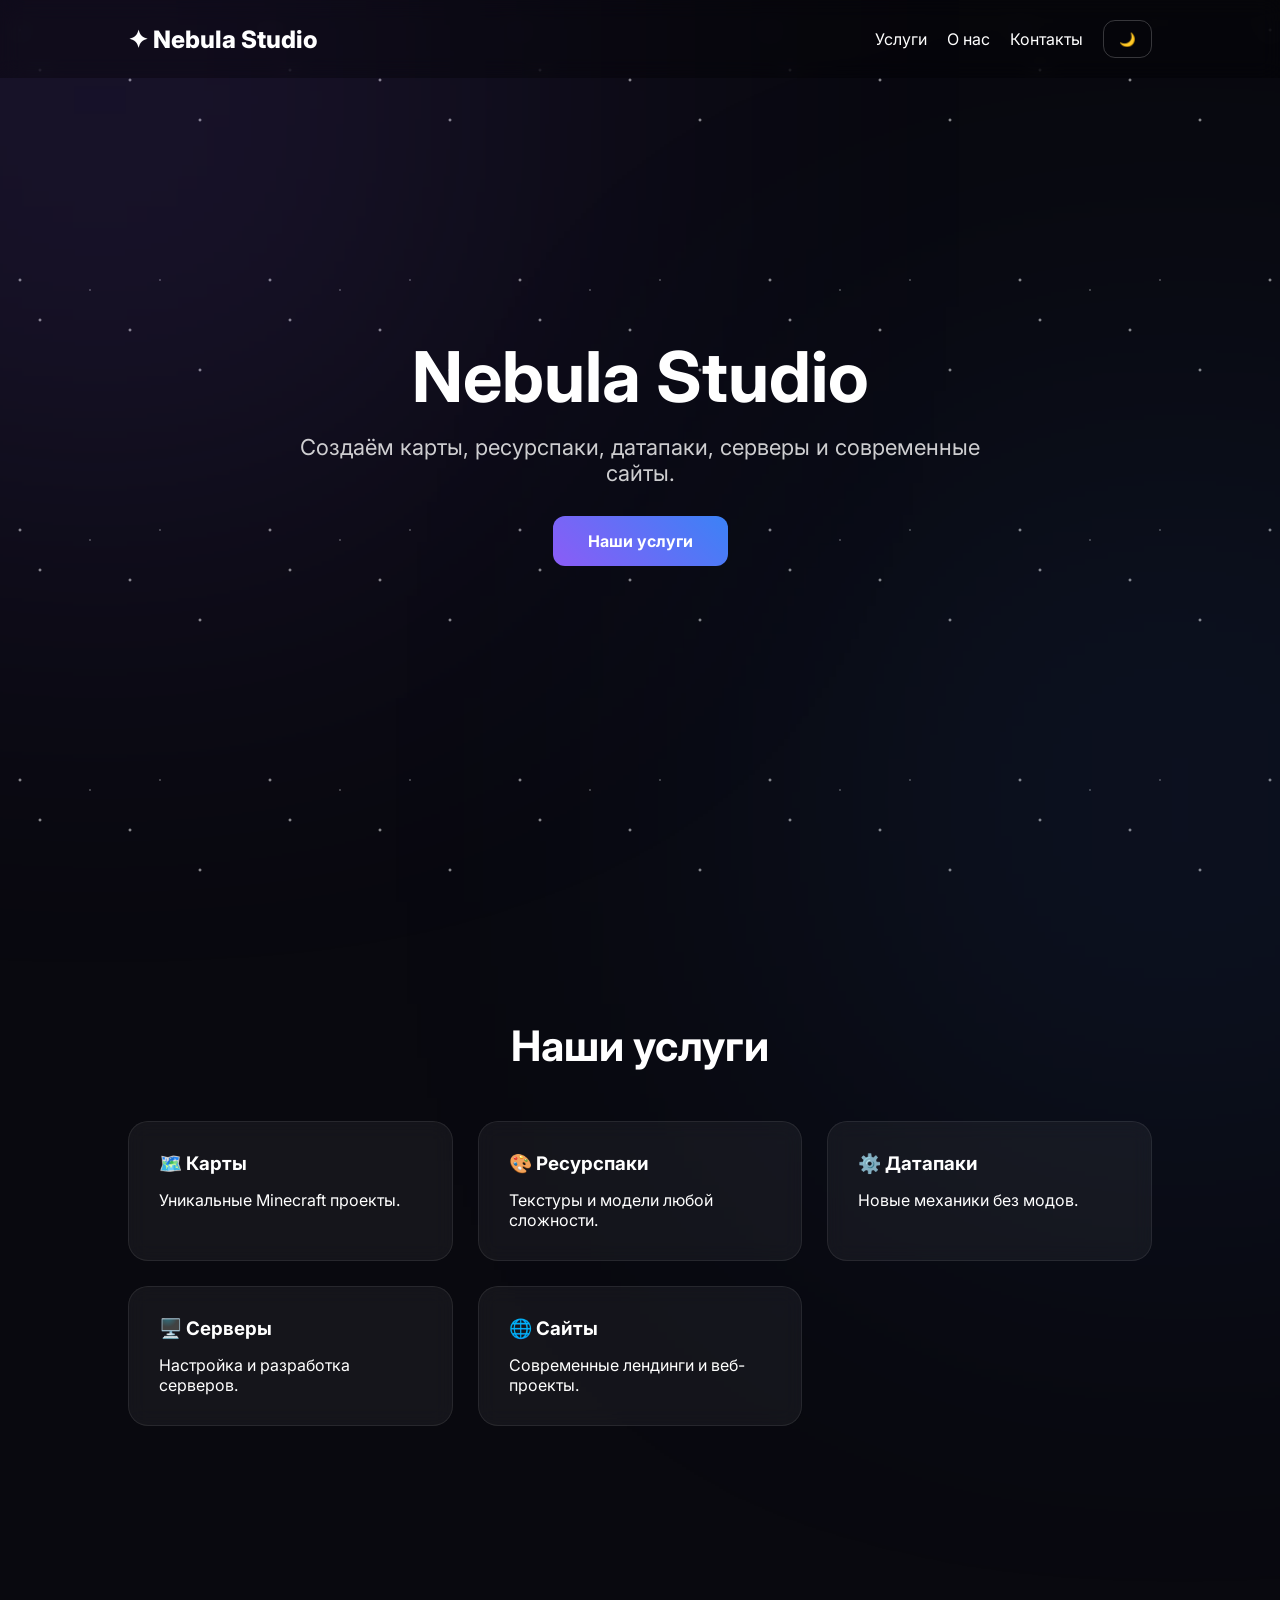
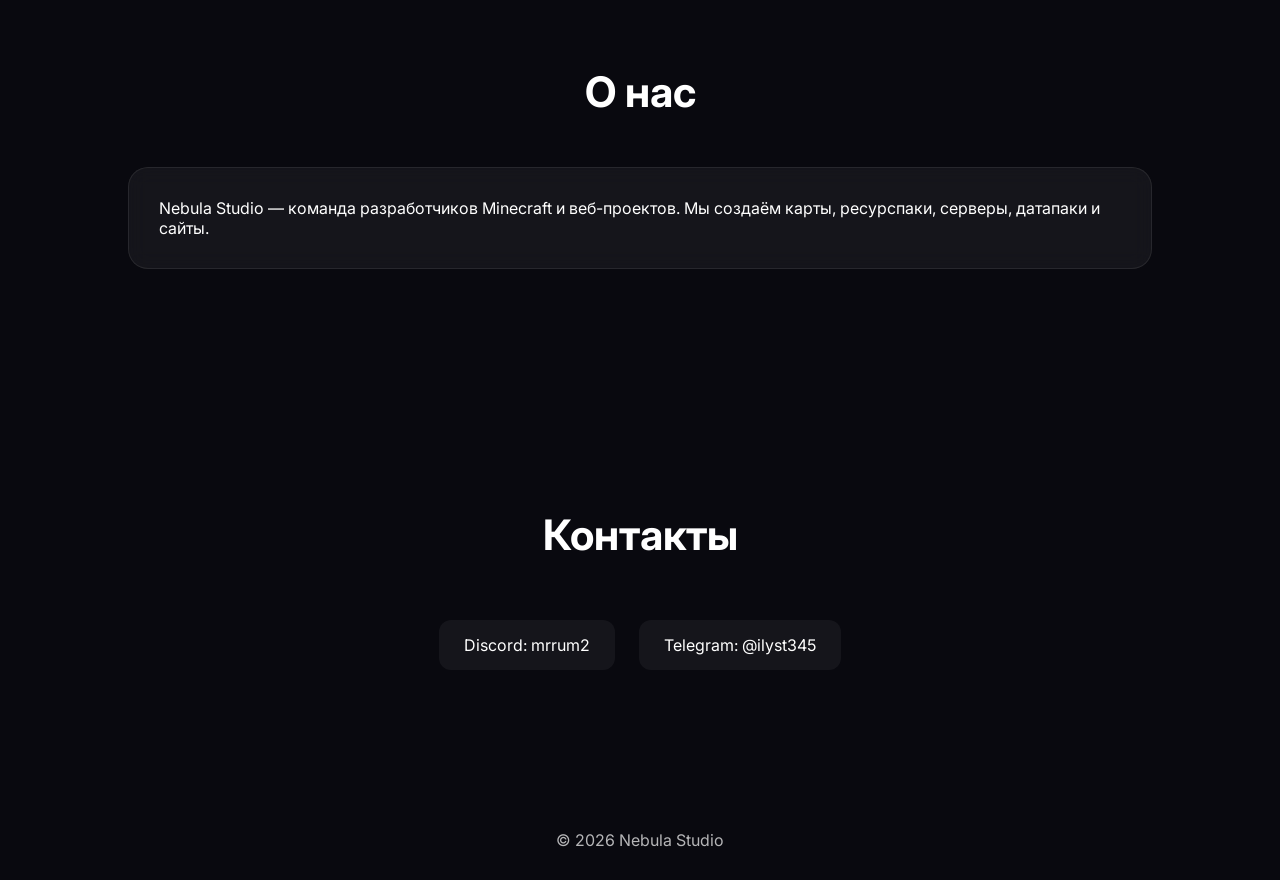
==== index.html @ 31c50ca2 "Implement theme toggle button in index.html Add theme toggle functionality with localStorage support" ====
<!DOCTYPE html>
<html lang="ru">
<head>
<meta charset="UTF-8">
<meta name="viewport" content="width=device-width, initial-scale=1.0">
<title>Nebula Studio</title>

<link href="https://fonts.googleapis.com/css2?family=Inter:wght@400;600;700;800&display=swap" rel="stylesheet">

<style>
:root{
--bg:#09090f;
--text:#ffffff;
--card:rgba(255,255,255,.05);
}

*{
margin:0;
padding:0;
box-sizing:border-box;
font-family:'Inter',sans-serif;
scroll-behavior:smooth;
}

body{
background:var(--bg);
color:var(--text);
overflow-x:hidden;
transition:.3s;
}

.light{
--bg:#f5f5f5;
--text:#111111;
--card:#ffffff;
}

#stars{
position:fixed;
inset:0;
z-index:-3;
background-image:
radial-gradient(2px 2px at 20px 30px,#fff,transparent),
radial-gradient(2px 2px at 40px 70px,#fff,transparent),
radial-gradient(1px 1px at 90px 40px,#fff,transparent),
radial-gradient(2px 2px at 130px 80px,#fff,transparent),
radial-gradient(1px 1px at 160px 30px,#fff,transparent),
radial-gradient(2px 2px at 200px 120px,#fff,transparent);
background-size:250px 250px;
animation:starsMove 120s linear infinite;
opacity:.8;
}

@keyframes starsMove{
from{transform:translateY(0);}
to{transform:translateY(-1000px);}
}

body::before{
content:'';
position:fixed;
width:600px;
height:600px;
background:#8b5cf6;
filter:blur(250px);
opacity:.25;
top:-200px;
left:-200px;
z-index:-2;
}

body::after{
content:'';
position:fixed;
width:500px;
height:500px;
background:#3b82f6;
filter:blur(250px);
opacity:.2;
bottom:-150px;
right:-150px;
z-index:-2;
}

header{
position:fixed;
top:0;
width:100%;
padding:20px 10%;
display:flex;
justify-content:space-between;
align-items:center;
background:rgba(0,0,0,.3);
backdrop-filter:blur(10px);
z-index:1000;
}

.light header{
background:rgba(255,255,255,.8);
}

.logo{
font-size:24px;
font-weight:800;
}

nav{
display:flex;
gap:20px;
align-items:center;
}

nav a{
color:inherit;
text-decoration:none;
}

nav a:hover{
color:#8b5cf6;
}

#themeBtn{
background:none;
border:1px solid rgba(255,255,255,.2);
color:inherit;
padding:10px 15px;
border-radius:12px;
cursor:pointer;
}

.hero{
height:100vh;
display:flex;
flex-direction:column;
justify-content:center;
align-items:center;
text-align:center;
padding:20px;
}

.hero h1{
font-size:70px;
margin-bottom:15px;
}

.hero p{
font-size:22px;
max-width:700px;
opacity:.8;
margin-bottom:30px;
}

.btn{
padding:15px 35px;
border-radius:12px;
text-decoration:none;
background:linear-gradient(45deg,#8b5cf6,#3b82f6);
color:white;
font-weight:700;
}

.section{
padding:120px 10%;
}

.section-title{
font-size:42px;
text-align:center;
margin-bottom:50px;
}

.cards{
display:grid;
grid-template-columns:repeat(auto-fit,minmax(250px,1fr));
gap:25px;
}

.card{
background:var(--card);
backdrop-filter:blur(10px);
padding:30px;
border-radius:20px;
border:1px solid rgba(255,255,255,.08);
transition:.3s;
}

.card:hover{
transform:translateY(-10px);
border-color:#8b5cf6;
}

.card h3{
margin-bottom:15px;
}

.contact{
text-align:center;
}

.contact a{
display:inline-block;
margin:10px;
padding:15px 25px;
border-radius:12px;
background:var(--card);
text-decoration:none;
color:inherit;
}

footer{
text-align:center;
padding:30px;
opacity:.7;
}

@media(max-width:768px){

.hero h1{
font-size:48px;
}

.hero p{
font-size:18px;
}

header{
padding:15px;
}
}
</style>
</head>
<body>

<div id="stars"></div>

<header>
<div class="logo">✦ Nebula Studio</div>

<nav>
<a href="#services">Услуги</a>
<a href="#about">О нас</a>
<a href="#contact">Контакты</a>
<button id="themeBtn">🌙</button>
</nav>
</header>

<section class="hero">
<h1>Nebula Studio</h1>
<p>
Создаём карты, ресурспаки, датапаки, серверы и современные сайты.
</p>
<a href="#services" class="btn">Наши услуги</a>
</section>

<section class="section" id="services">

<h2 class="section-title">Наши услуги</h2>

<div class="cards">

<div class="card">
<h3>🗺️ Карты</h3>
<p>Уникальные Minecraft проекты.</p>
</div>

<div class="card">
<h3>🎨 Ресурспаки</h3>
<p>Текстуры и модели любой сложности.</p>
</div>

<div class="card">
<h3>⚙️ Датапаки</h3>
<p>Новые механики без модов.</p>
</div>

<div class="card">
<h3>🖥️ Серверы</h3>
<p>Настройка и разработка серверов.</p>
</div>

<div class="card">
<h3>🌐 Сайты</h3>
<p>Современные лендинги и веб-проекты.</p>
</div>

</div>

</section>

<section class="section" id="about">

<h2 class="section-title">О нас</h2>

<div class="card">
Nebula Studio — команда разработчиков Minecraft и веб-проектов.
Мы создаём карты, ресурспаки, серверы, датапаки и сайты.
</div>

</section>

<section class="section contact" id="contact">

<h2 class="section-title">Контакты</h2>

<a href="#">Discord: mrrum2</a>
<a href="https://t.me/ilyst345">Telegram: @ilyst345</a>

</section>

<footer>
© 2026 Nebula Studio
</footer>

<script>
const themeBtn = document.getElementById('themeBtn');

themeBtn.onclick = () => {
document.body.classList.toggle('light');

if(document.body.classList.contains('light')){
themeBtn.textContent='☀️';
}else{
themeBtn.textContent='🌙';
}
};
</script>

  <script>
const themeBtn = document.getElementById("themeBtn");

if(localStorage.getItem("theme") === "light"){
    document.body.classList.add("light");
    themeBtn.textContent = "☀️";
}

themeBtn.onclick = () => {
    document.body.classList.toggle("light");

    if(document.body.classList.contains("light")){
        themeBtn.textContent = "☀️";
        localStorage.setItem("theme","light");
    }else{
        themeBtn.textContent = "🌙";
        localStorage.setItem("theme","dark");
    }
};
</script>

</body>
</html>
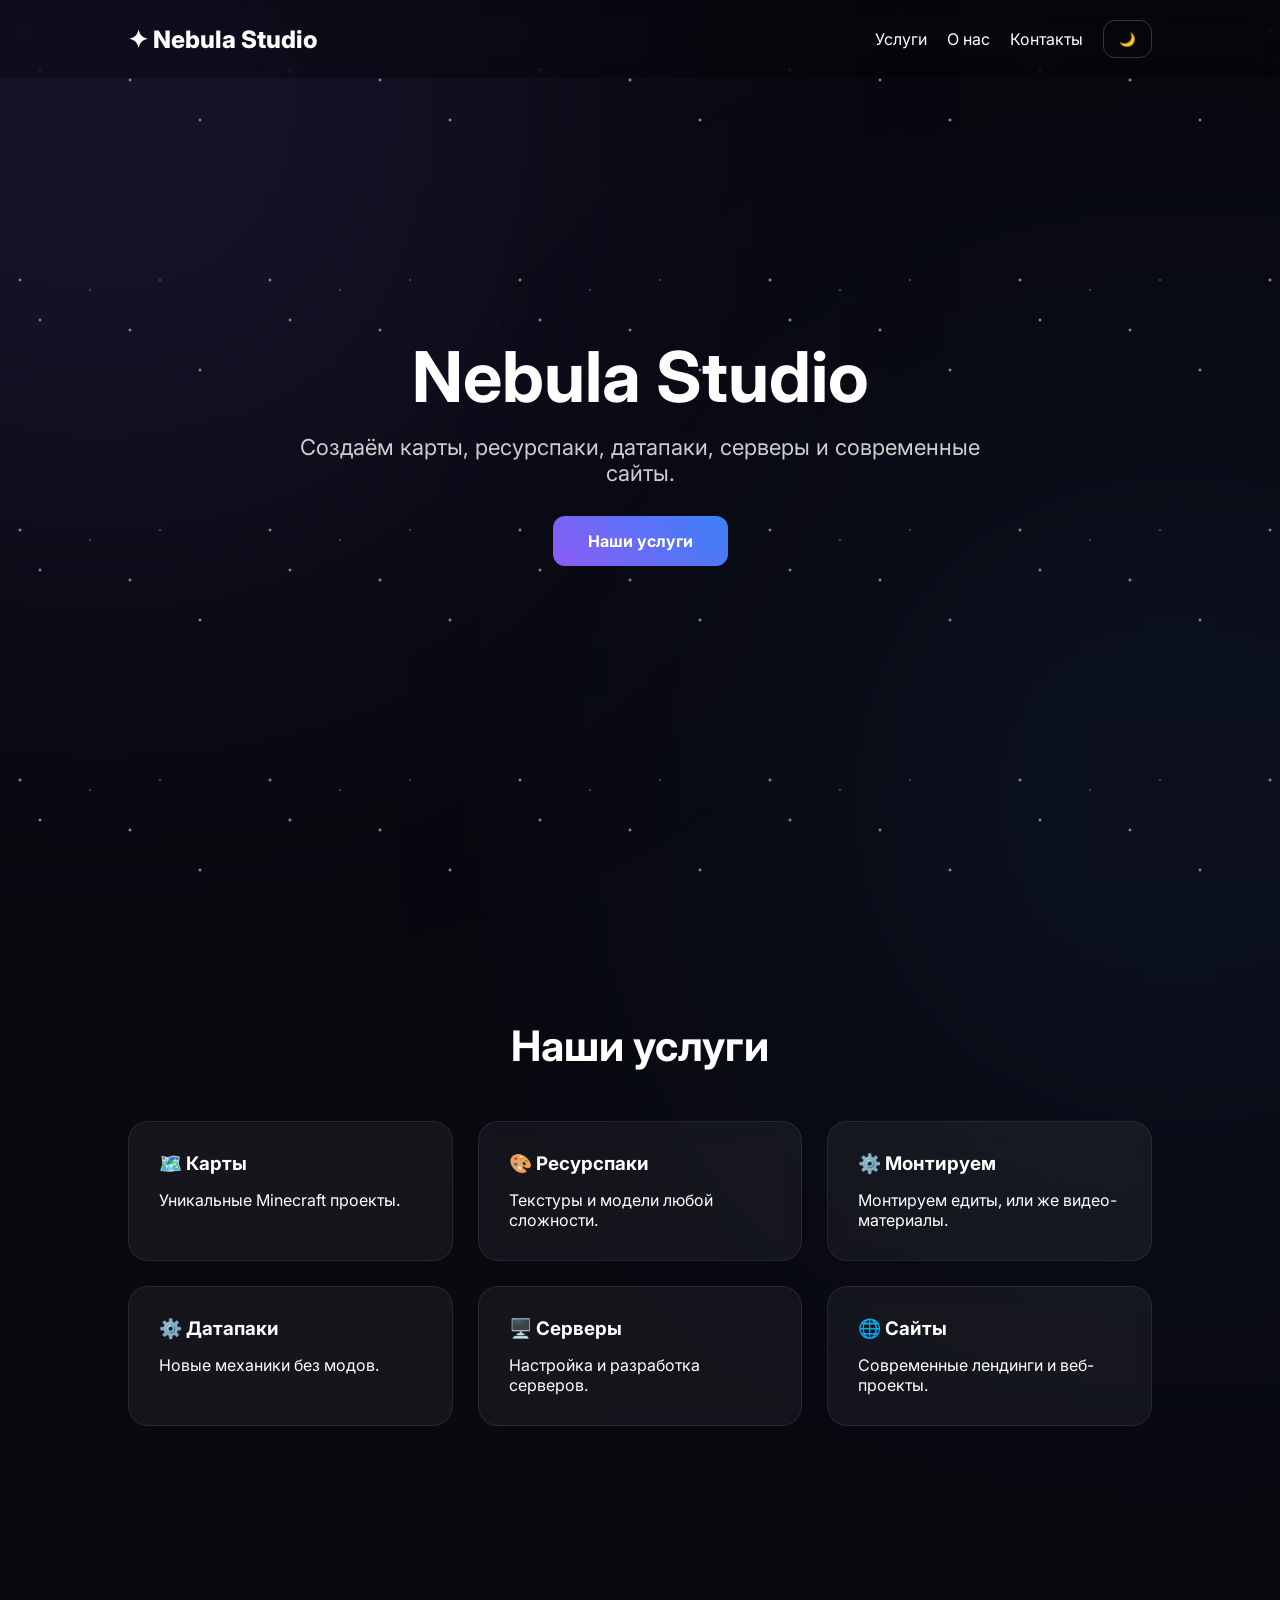
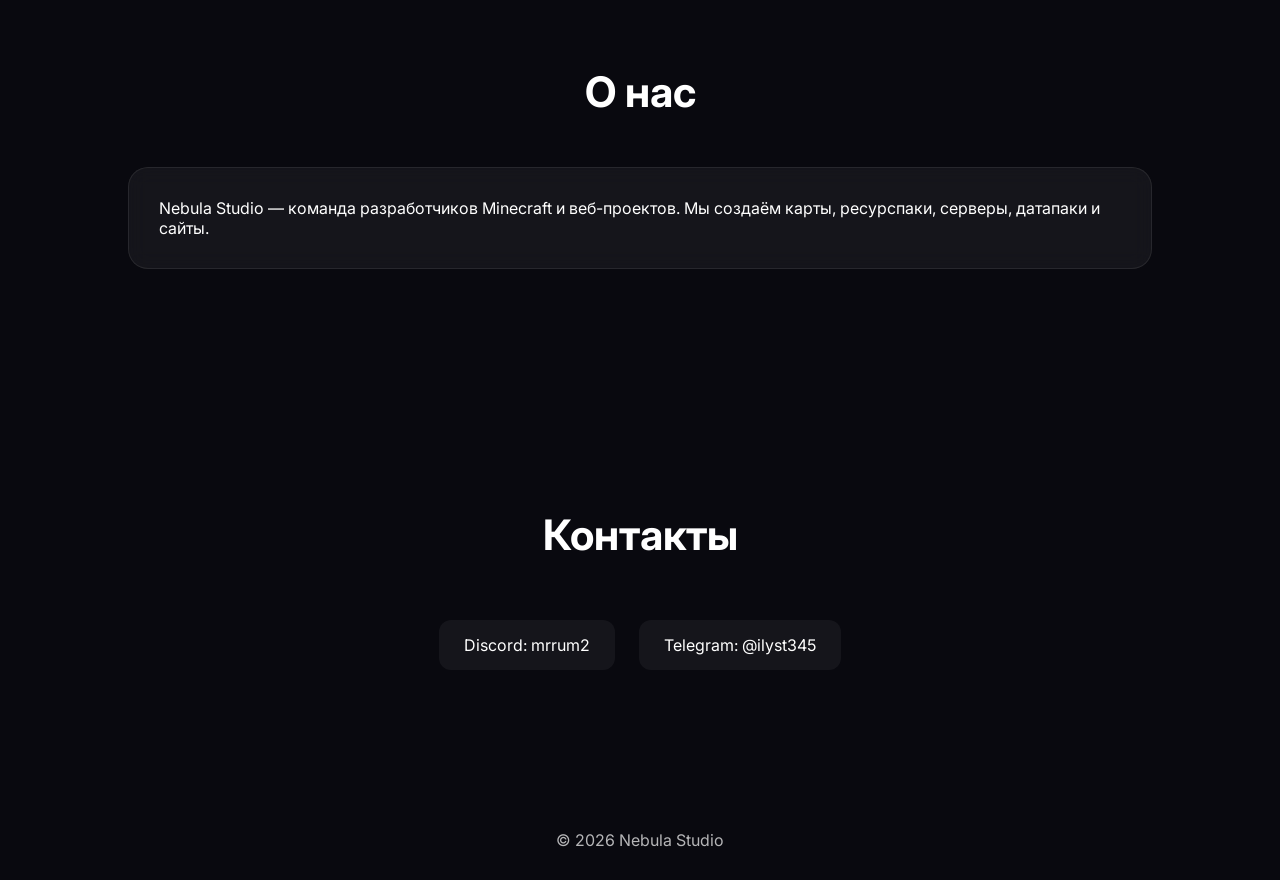
==== commit 238f412b: "Add new card for mounting edits and video materials" ====
--- a/index.html
+++ b/index.html
@@ -268,6 +268,11 @@
 <p>Текстуры и модели любой сложности.</p>
 </div>
 
+  <div class="card">
+<h3>⚙️ Монтируем</h3>
+<p>Монтируем едиты, или же видео-материалы.</p>
+</div>
+
 <div class="card">
 <h3>⚙️ Датапаки</h3>
 <p>Новые механики без модов.</p>
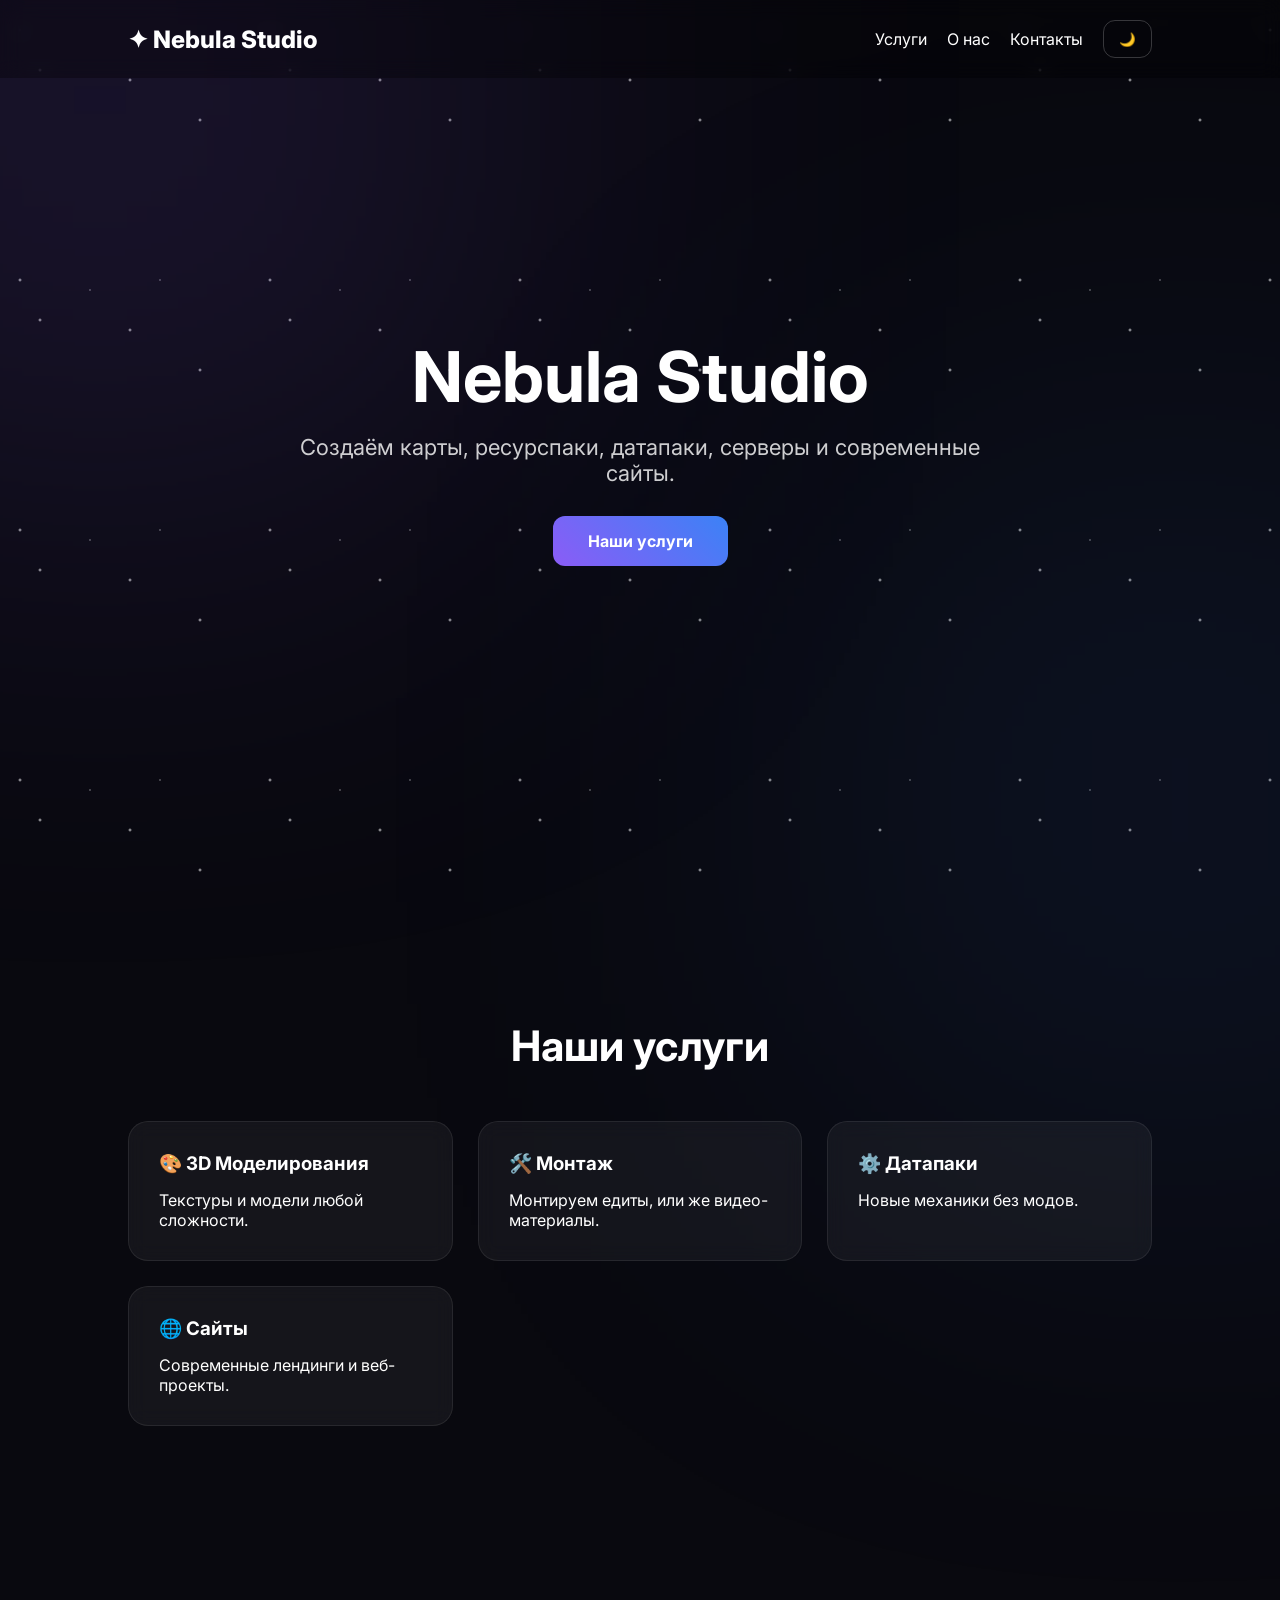
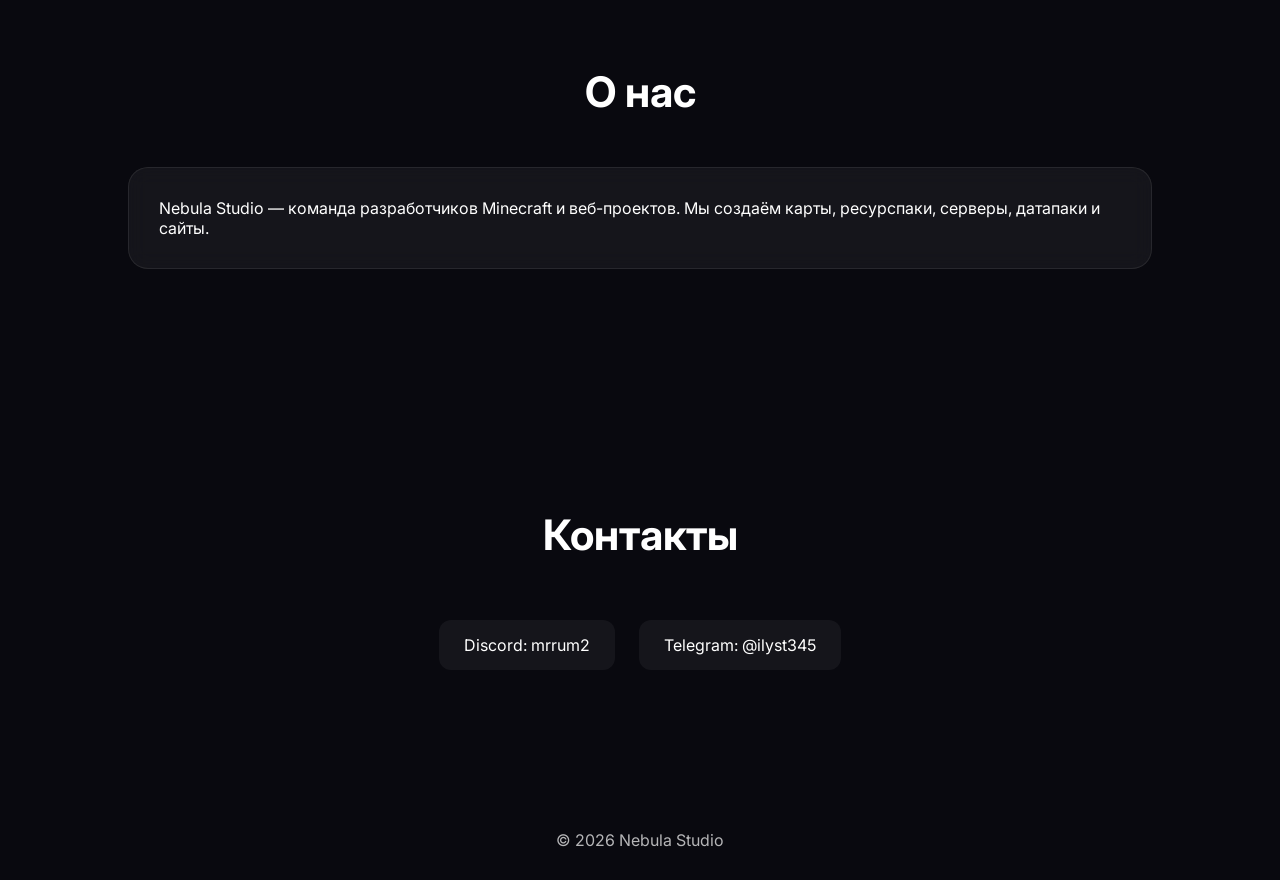
==== commit d6715fa9: "Update card titles in index.html" ====
--- a/index.html
+++ b/index.html
@@ -259,28 +259,18 @@
 <div class="cards">
 
 <div class="card">
-<h3>🗺️ Карты</h3>
-<p>Уникальные Minecraft проекты.</p>
-</div>
-
-<div class="card">
-<h3>🎨 Ресурспаки</h3>
+<h3>🎨 3D Моделирования</h3>
 <p>Текстуры и модели любой сложности.</p>
 </div>
 
   <div class="card">
-<h3>⚙️ Монтируем</h3>
+<h3>🛠️ Монтаж</h3>
 <p>Монтируем едиты, или же видео-материалы.</p>
 </div>
 
 <div class="card">
 <h3>⚙️ Датапаки</h3>
 <p>Новые механики без модов.</p>
-</div>
-
-<div class="card">
-<h3>🖥️ Серверы</h3>
-<p>Настройка и разработка серверов.</p>
 </div>
 
 <div class="card">
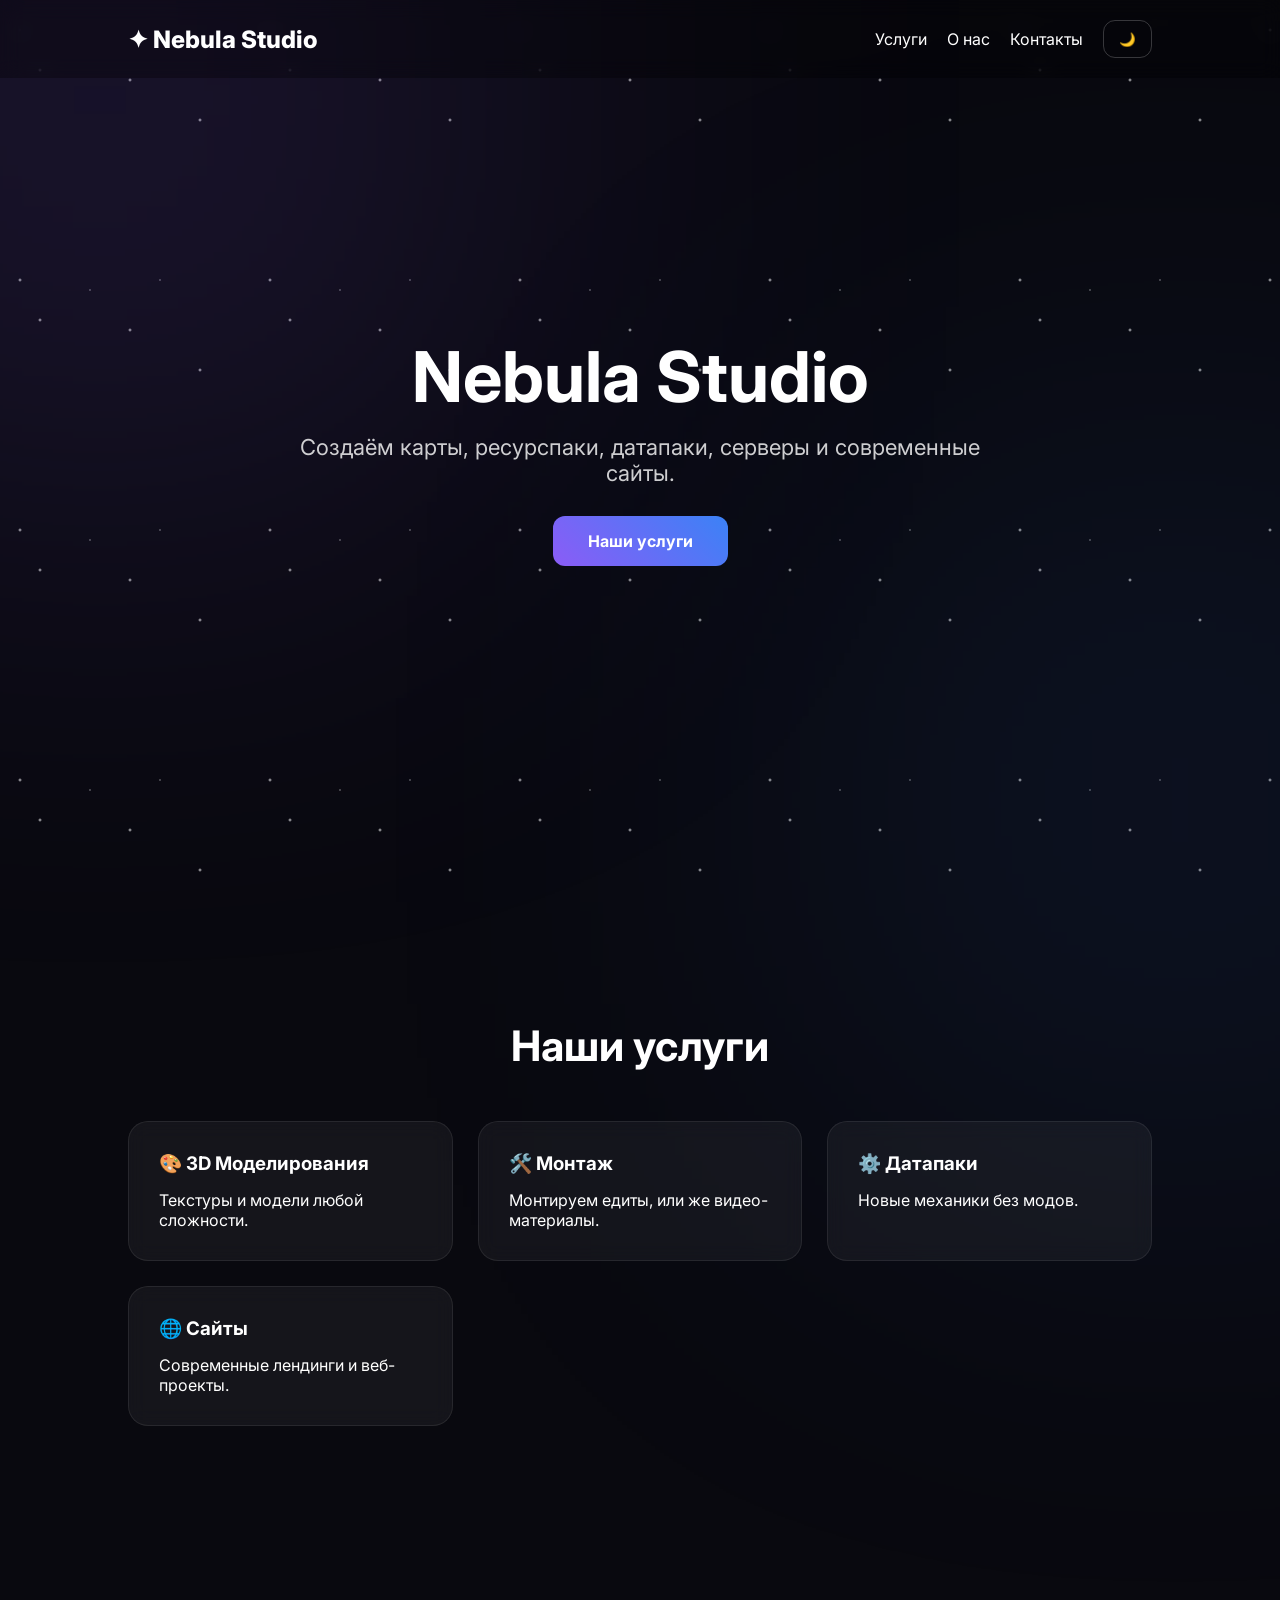
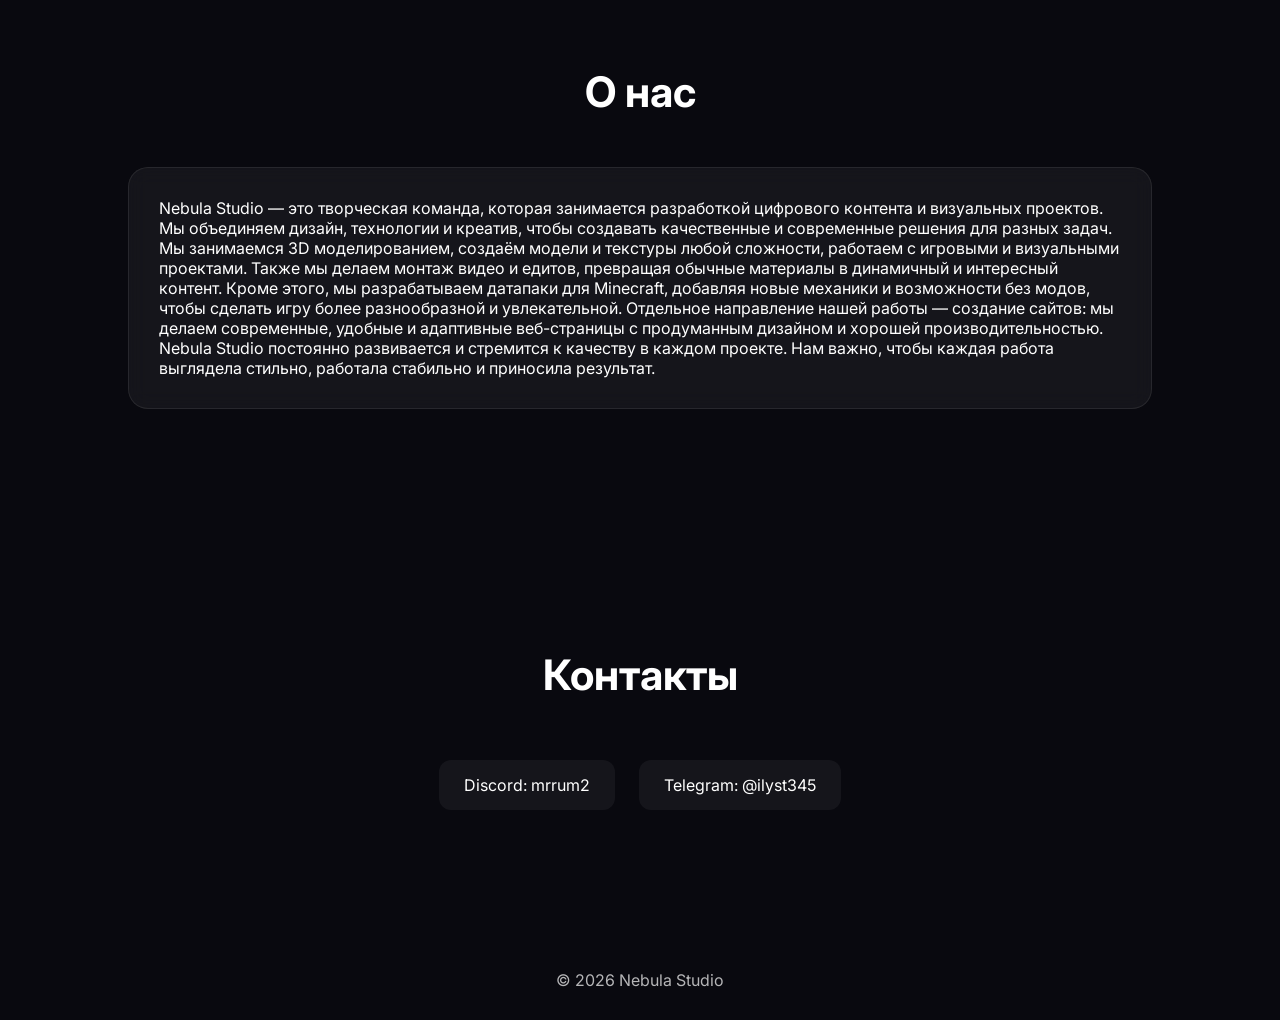
==== commit 524378a3: "Revise Nebula Studio description in index.html Updated the description of Nebula Studio to highlight" ====
--- a/index.html
+++ b/index.html
@@ -287,8 +287,16 @@
 <h2 class="section-title">О нас</h2>
 
 <div class="card">
-Nebula Studio — команда разработчиков Minecraft и веб-проектов.
-Мы создаём карты, ресурспаки, серверы, датапаки и сайты.
+  Nebula Studio — это творческая команда, которая занимается разработкой цифрового контента и
+визуальных проектов. Мы объединяем дизайн, технологии и креатив, чтобы создавать качественные
+и современные решения для разных задач.
+
+  Мы занимаемся 3D моделированием, создаём модели и текстуры любой сложности, работаем с игровыми
+и визуальными проектами. Также мы делаем монтаж видео и едитов, превращая обычные материалы в
+динамичный и интересный контент. Кроме этого, мы разрабатываем датапаки для Minecraft, добавляя новые механики и возможности без модов, чтобы сделать игру более разнообразной и увлекательной. Отдельное направление нашей работы — создание сайтов: мы делаем современные, удобные и адаптивные веб-страницы с продуманным дизайном и хорошей производительностью.
+
+Nebula Studio постоянно развивается и стремится к качеству в каждом проекте.
+Нам важно, чтобы каждая работа выглядела стильно, работала стабильно и приносила результат.
 </div>
 
 </section>
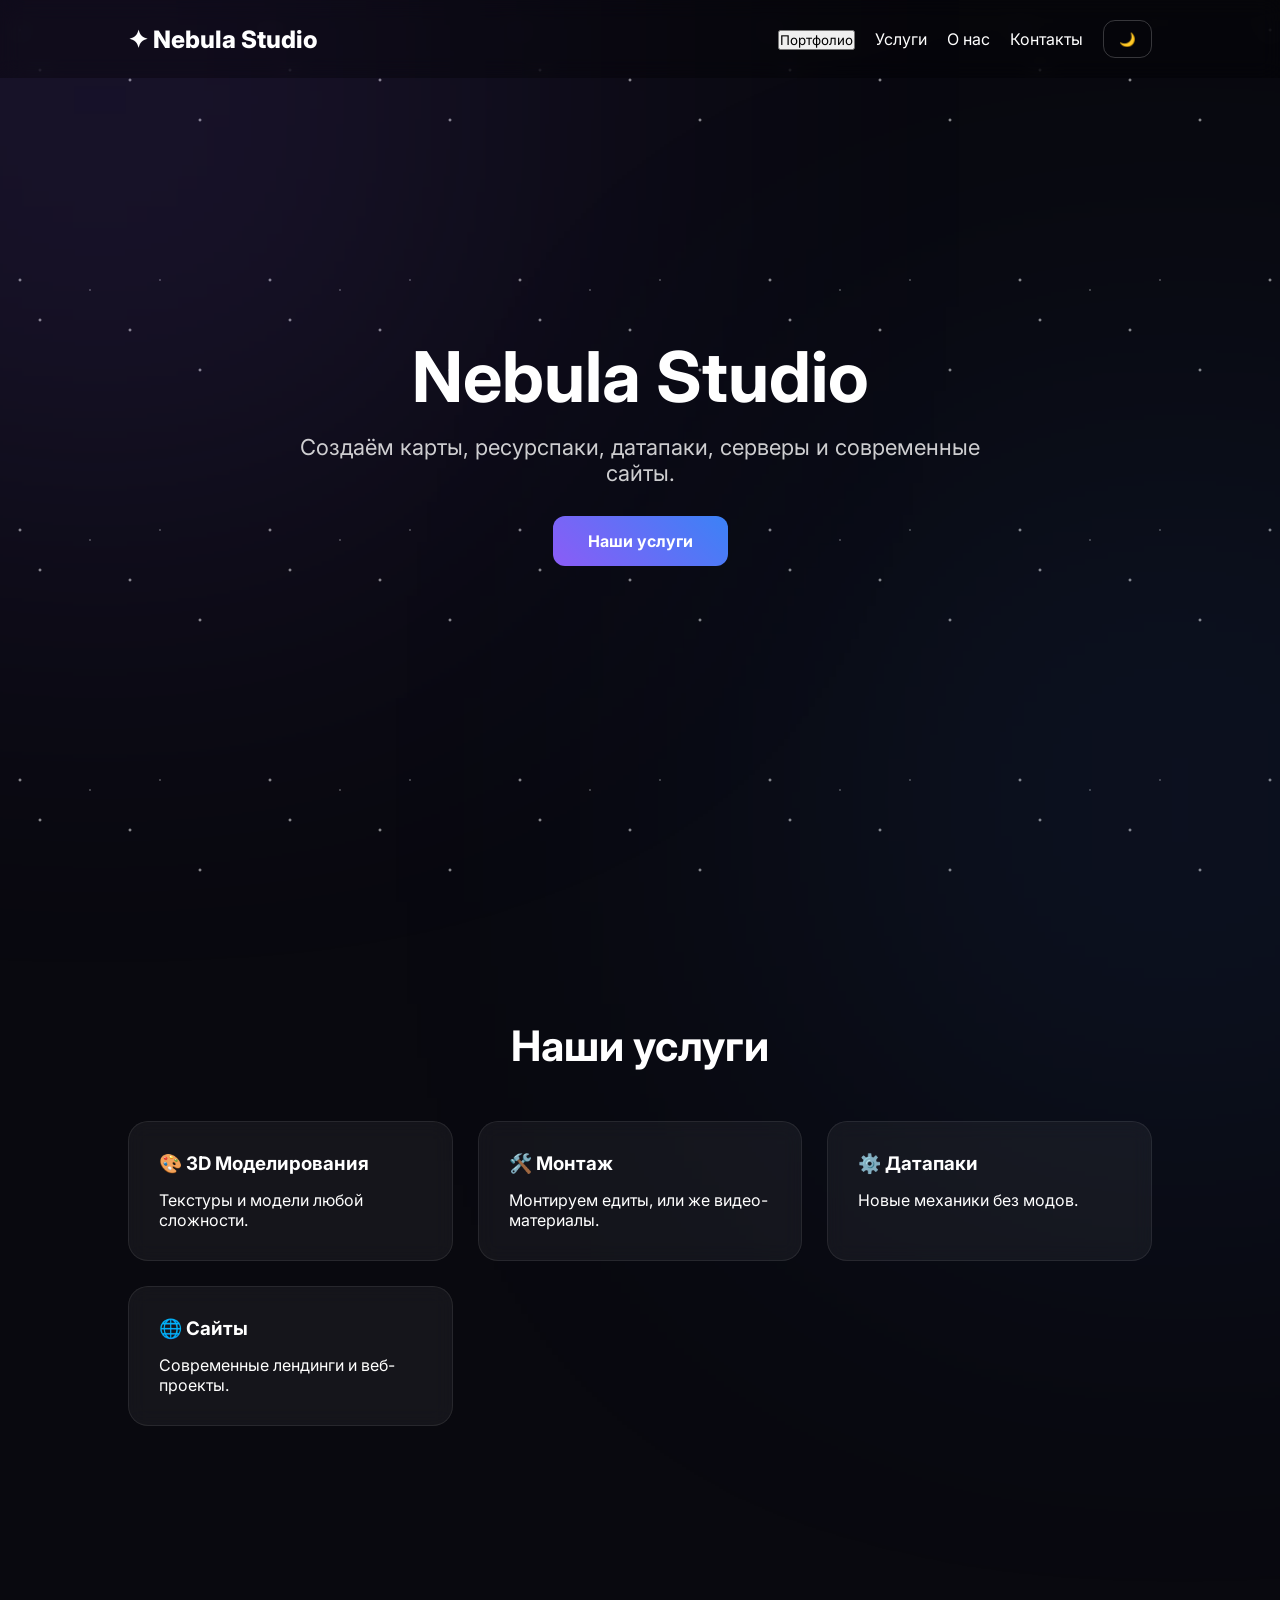
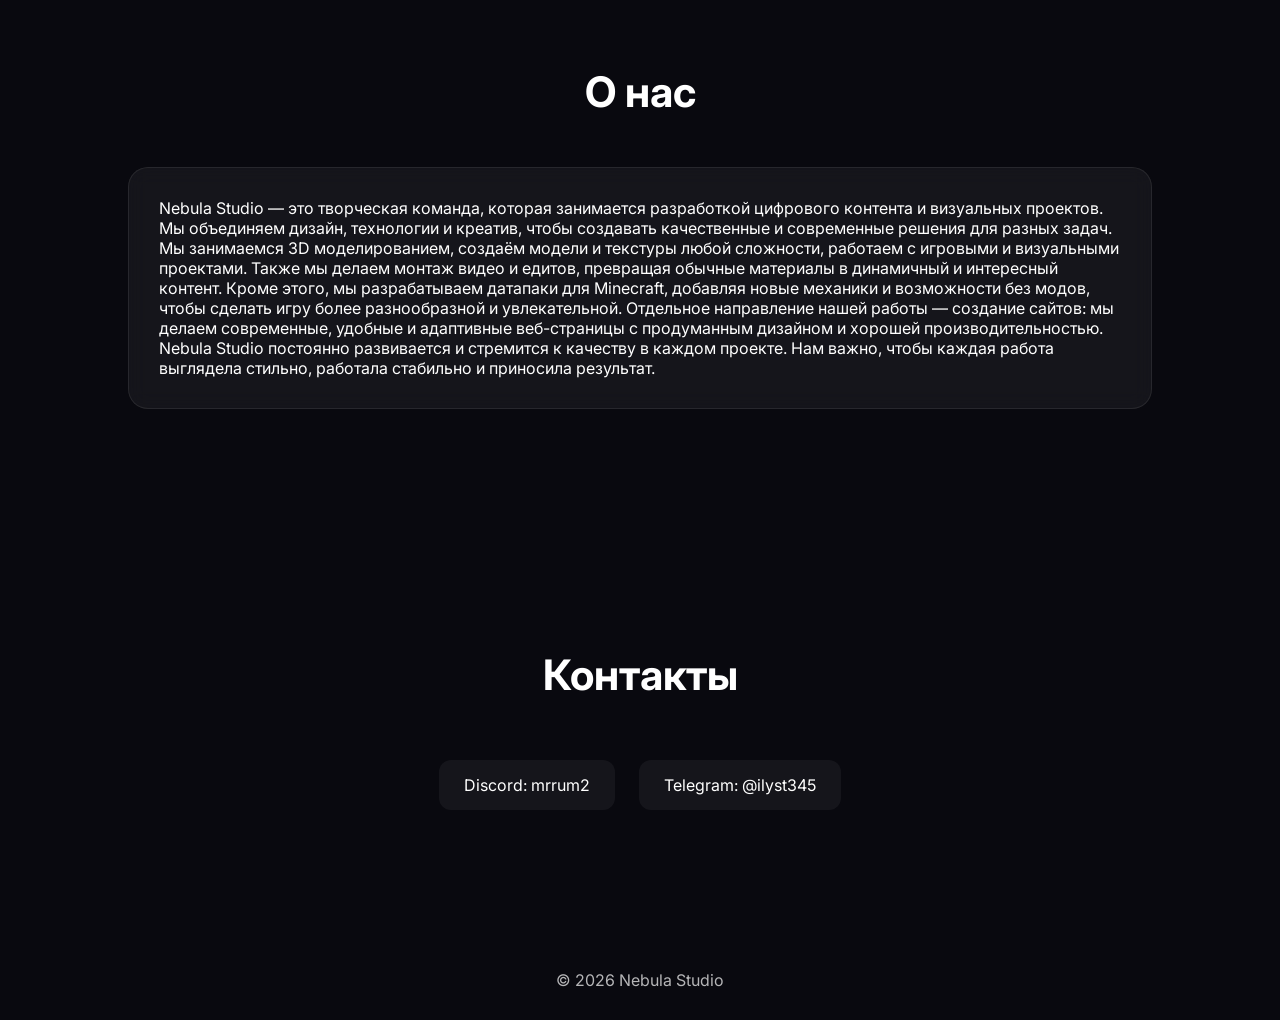
==== commit bccc745a: "Add portfolio link and button to navigation" ====
--- a/index.html
+++ b/index.html
@@ -237,6 +237,9 @@
 <div class="logo">✦ Nebula Studio</div>
 
 <nav>
+  <a href="portfolio.html">
+  <button>Портфолио</button>
+</a>
 <a href="#services">Услуги</a>
 <a href="#about">О нас</a>
 <a href="#contact">Контакты</a>
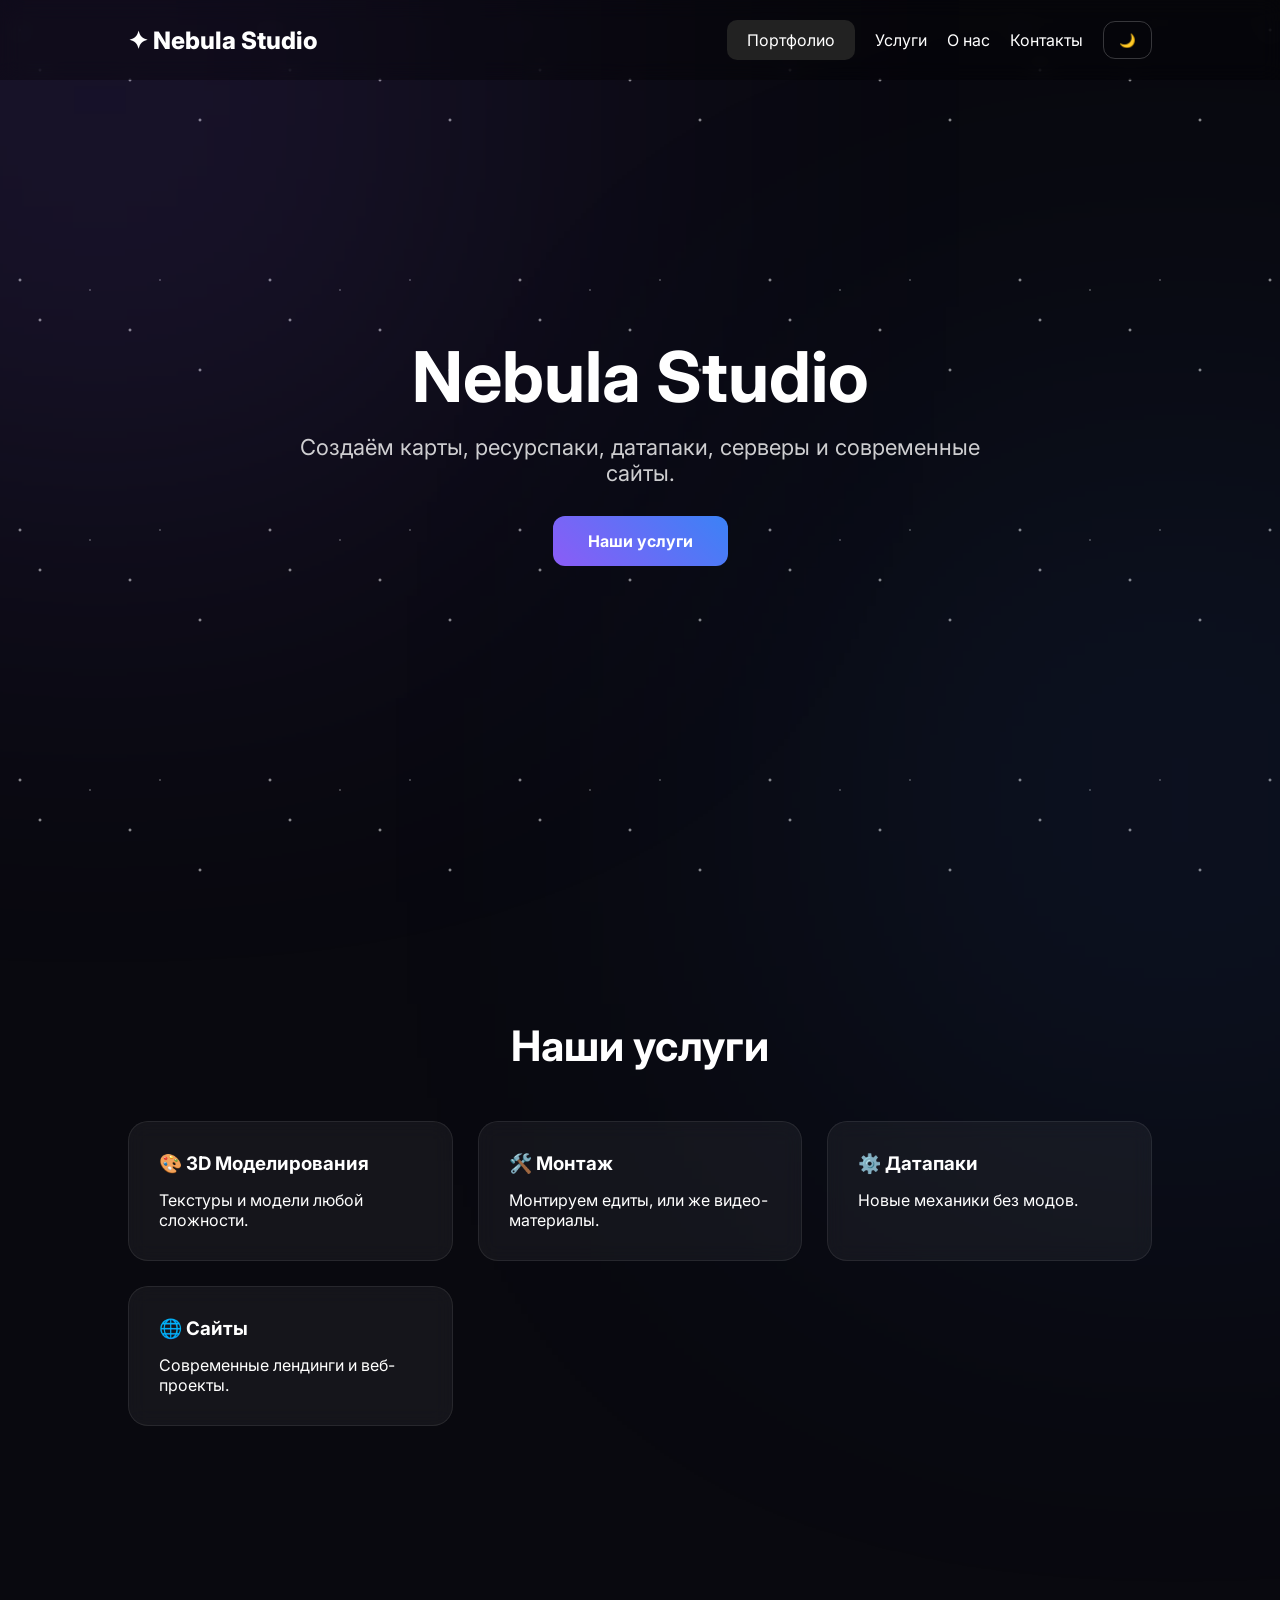
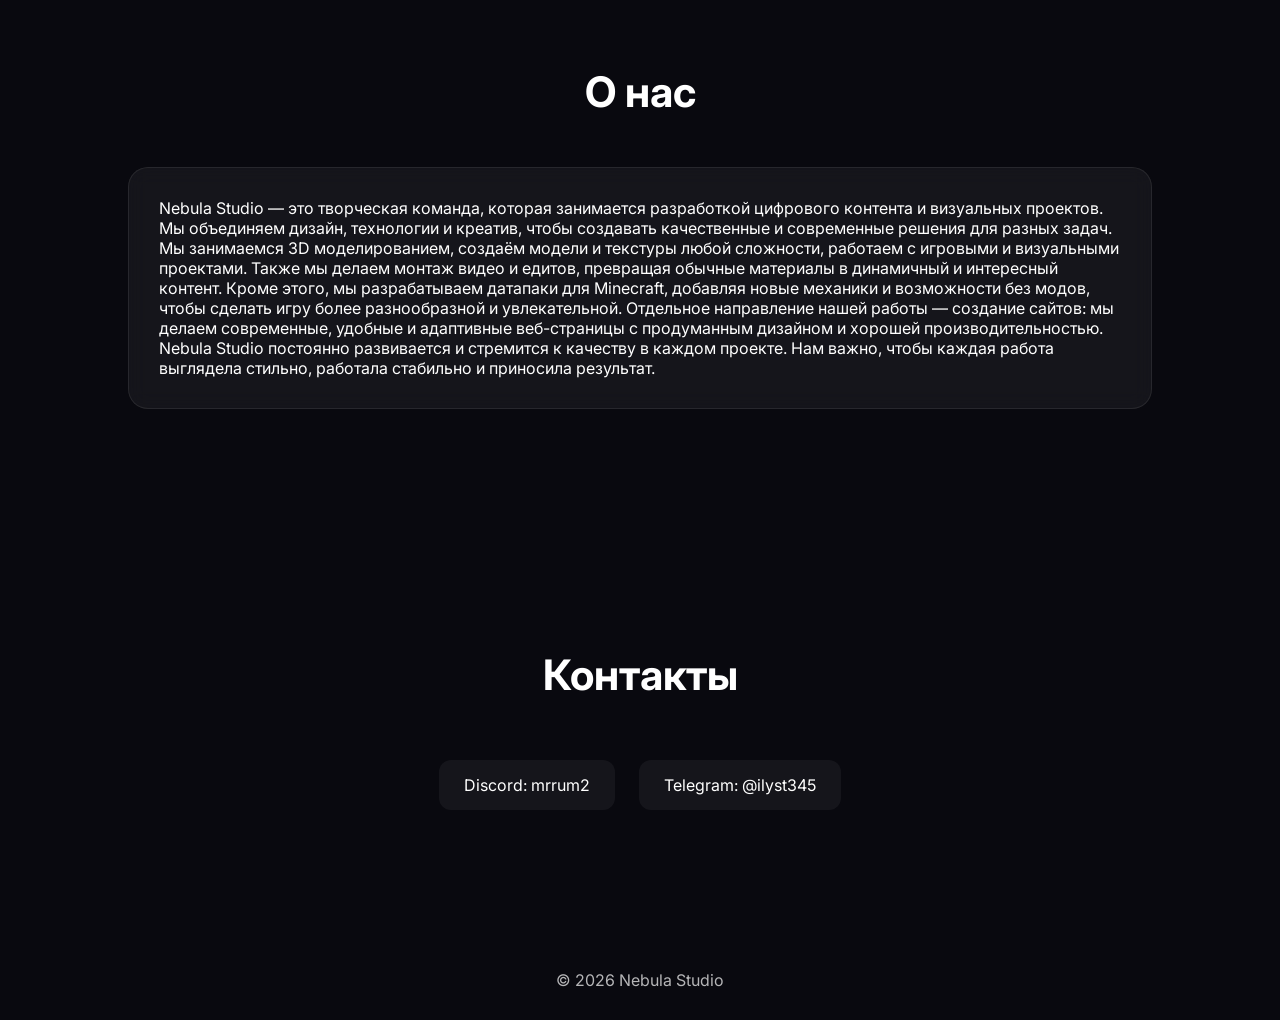
==== commit a7feddc5: "Change portfolio button to styled div link Updated portfolio link to use a styled div instead of a b" ====
--- a/index.html
+++ b/index.html
@@ -237,8 +237,11 @@
 <div class="logo">✦ Nebula Studio</div>
 
 <nav>
-  <a href="portfolio.html">
-  <button>Портфолио</button>
+
+<a href="portfolio.html" style="text-decoration:none;">
+  <div style="padding:10px 20px; background:#222; color:white; border-radius:10px;">
+    Портфолио
+  </div>
 </a>
 <a href="#services">Услуги</a>
 <a href="#about">О нас</a>
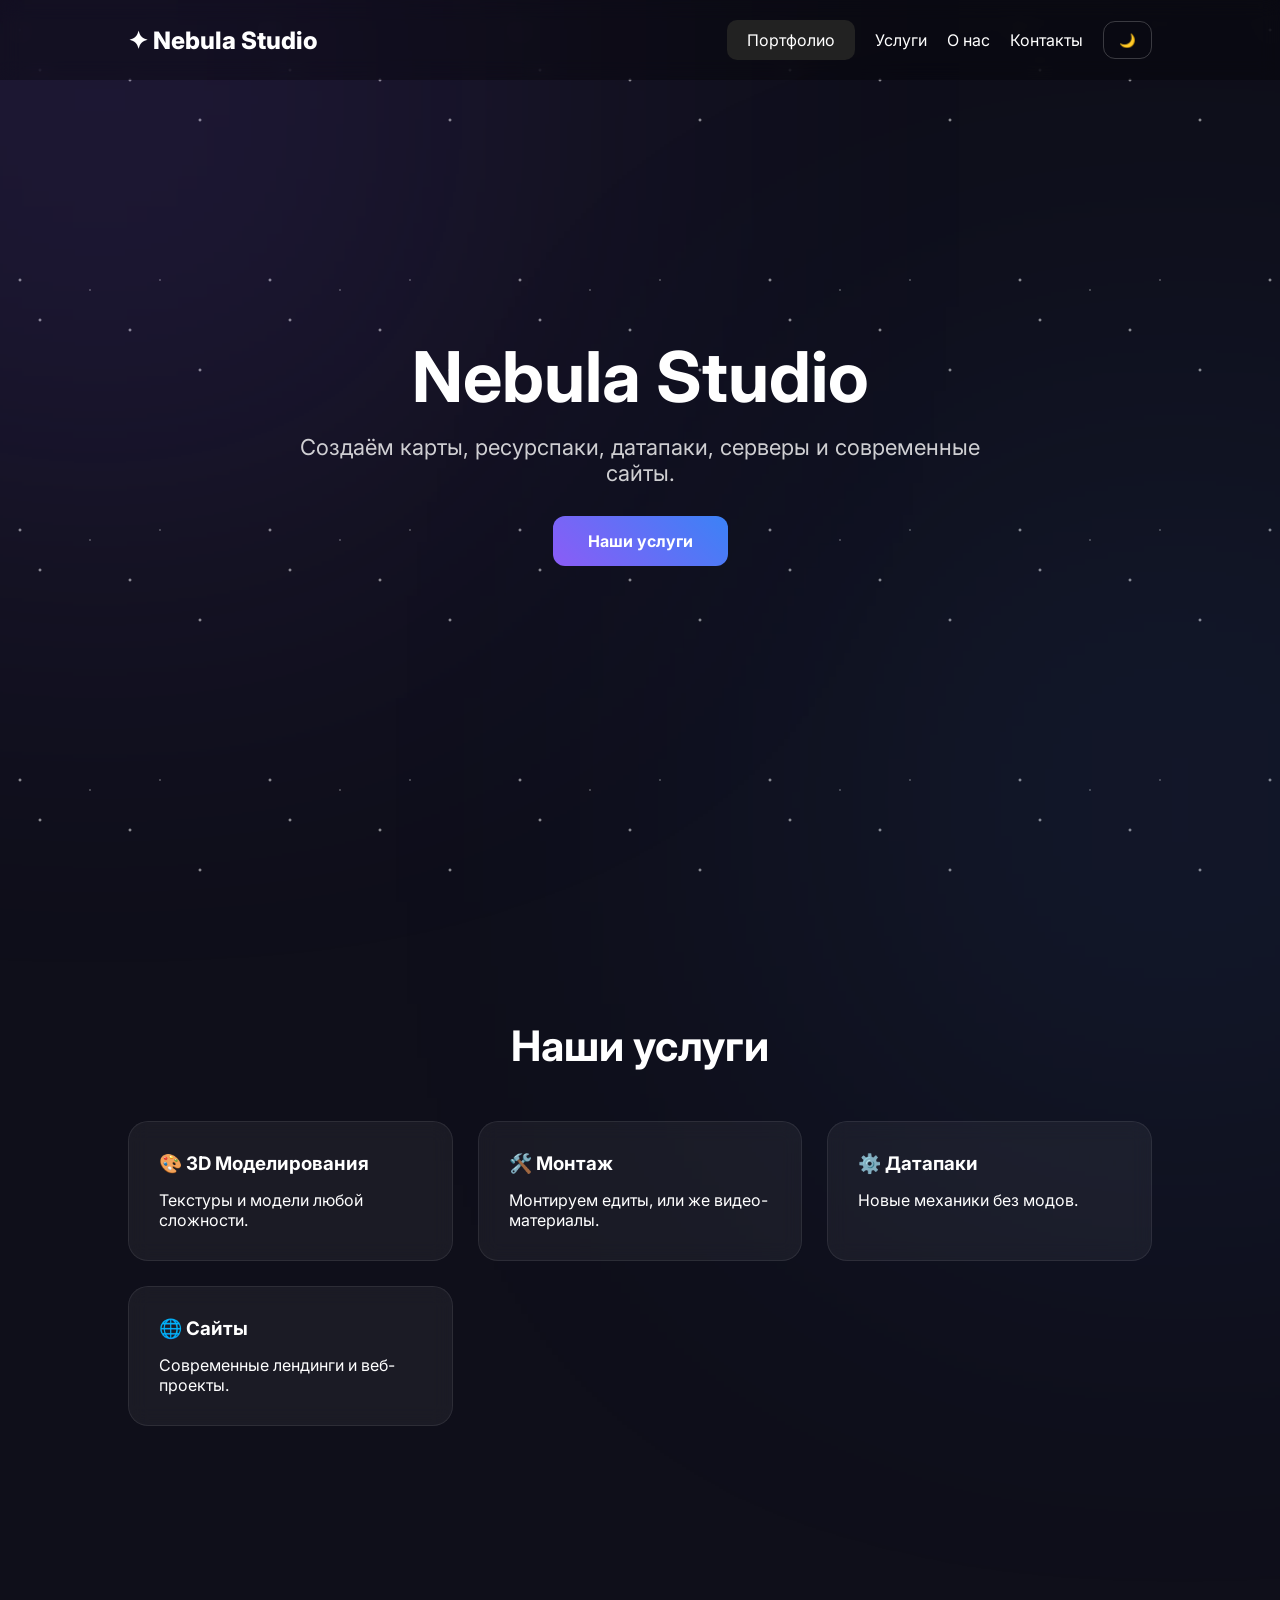
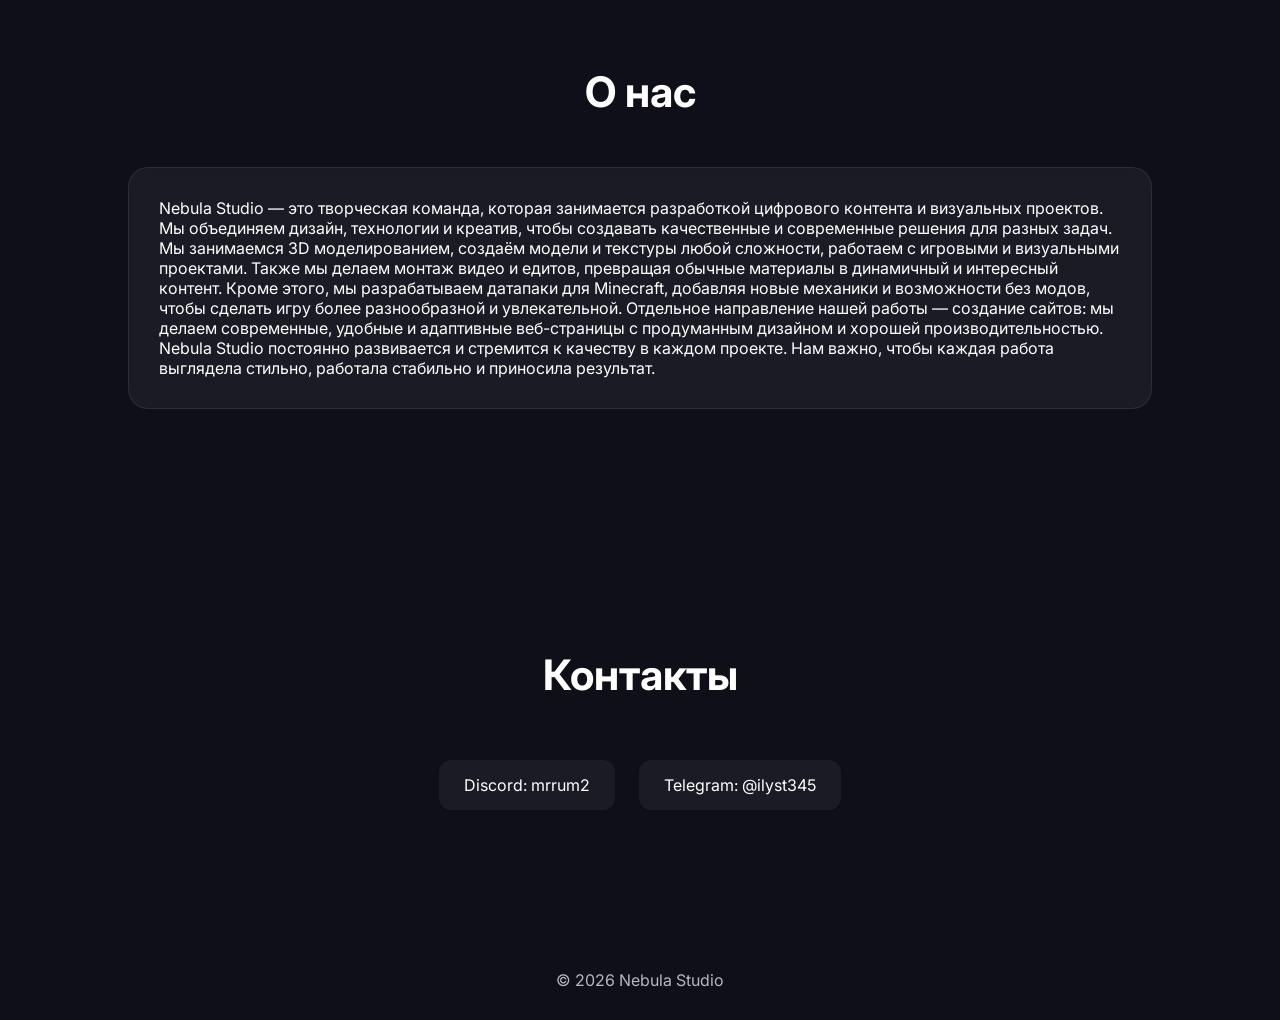
==== commit 179c5cbd: "Update index.html" ====
--- a/index.html
+++ b/index.html
@@ -355,5 +355,26 @@
 };
 </script>
 
+<script>
+function setTheme(theme) {
+  localStorage.setItem("theme", theme);
+  applyTheme();
+}
+
+function applyTheme() {
+  const theme = localStorage.getItem("theme");
+
+  if (theme === "light") {
+    document.body.style.background = "#ffffff";
+    document.body.style.color = "#000000";
+  } else {
+    document.body.style.background = "#0f0f1a";
+    document.body.style.color = "#ffffff";
+  }
+}
+
+window.onload = applyTheme;
+</script>
+  
 </body>
 </html>
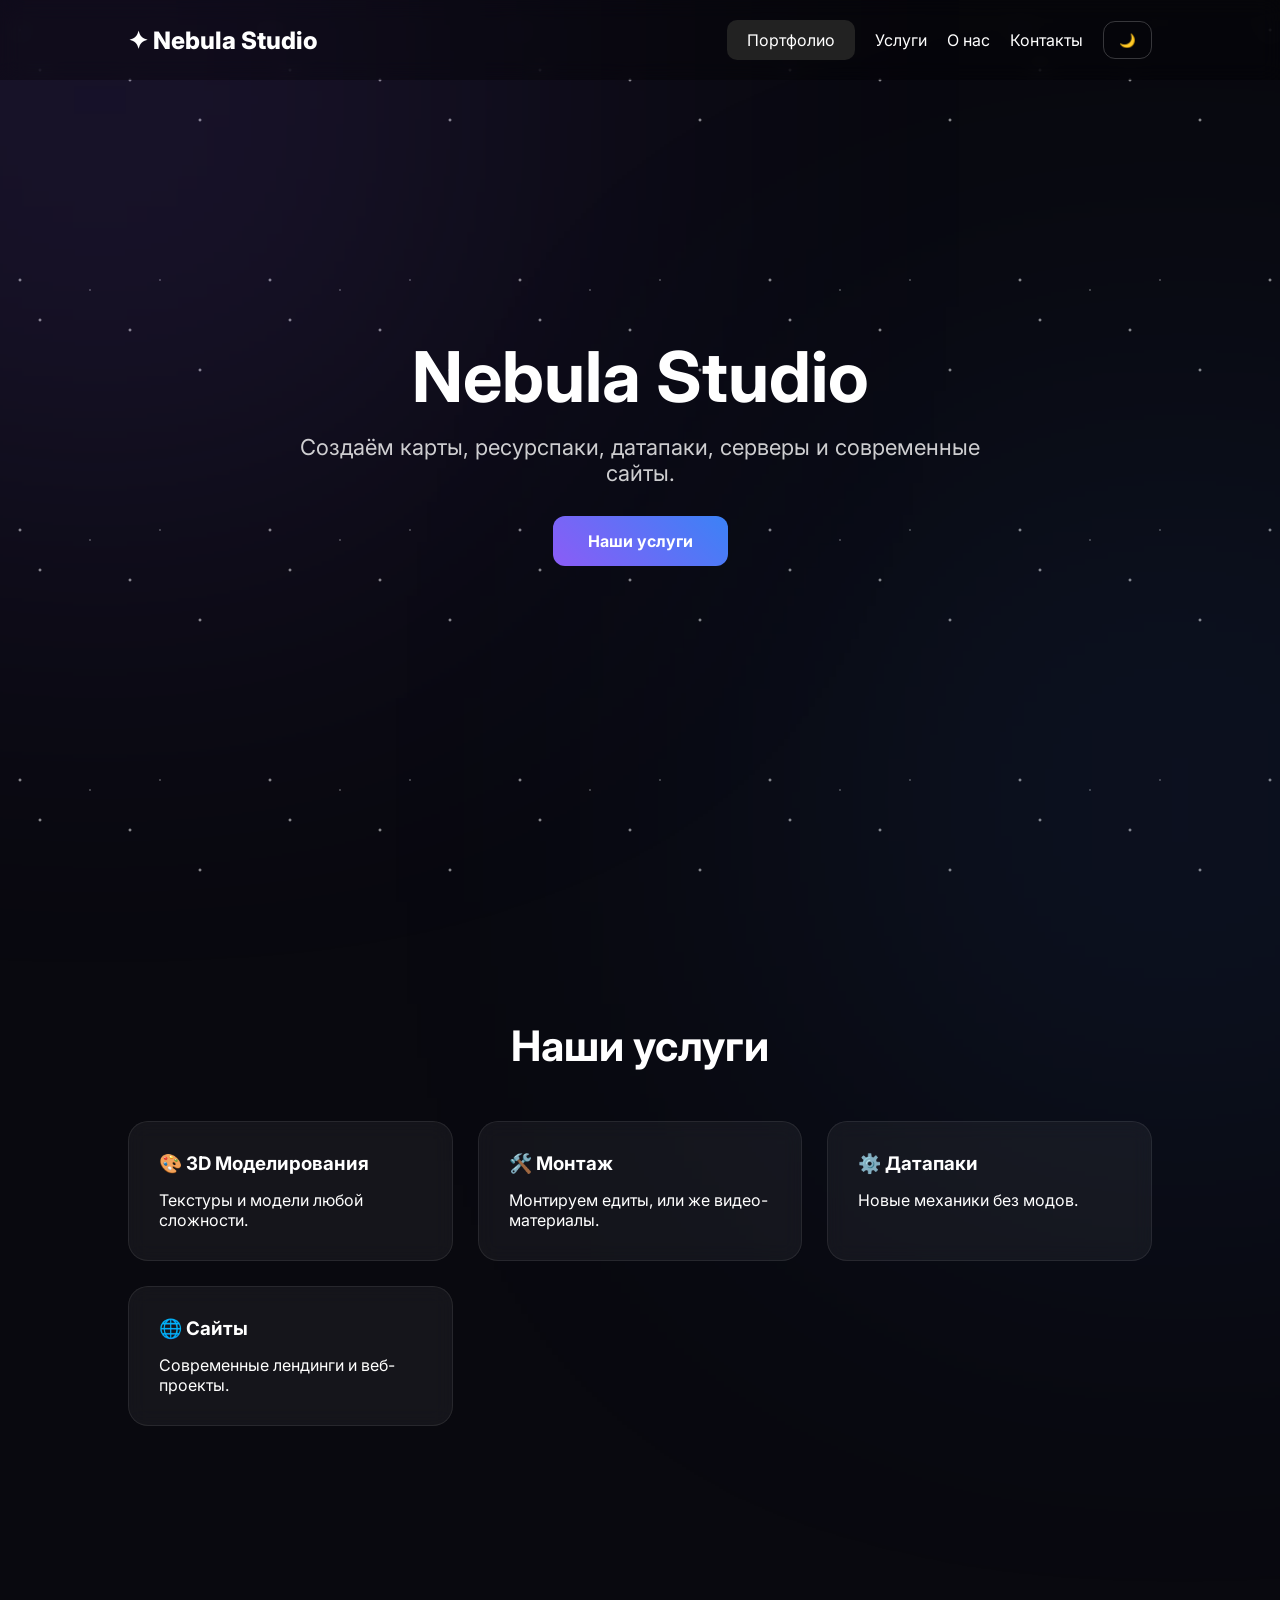
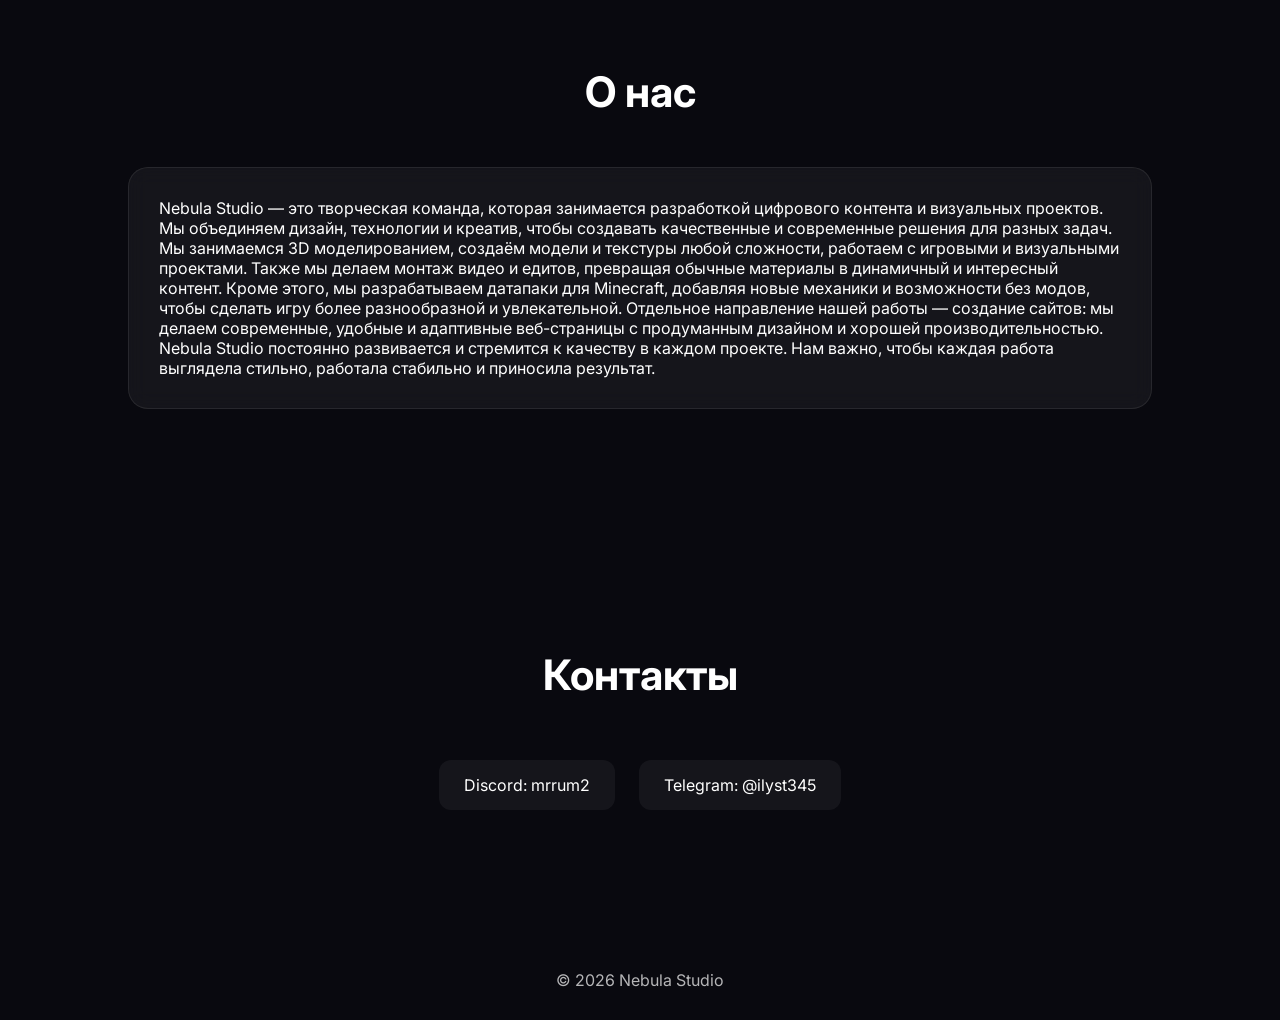
==== commit 8a056500: "Delete theme management functions Removed theme management scripts from index.html." ====
--- a/index.html
+++ b/index.html
@@ -355,26 +355,5 @@
 };
 </script>
 
-<script>
-function setTheme(theme) {
-  localStorage.setItem("theme", theme);
-  applyTheme();
-}
-
-function applyTheme() {
-  const theme = localStorage.getItem("theme");
-
-  if (theme === "light") {
-    document.body.style.background = "#ffffff";
-    document.body.style.color = "#000000";
-  } else {
-    document.body.style.background = "#0f0f1a";
-    document.body.style.color = "#ffffff";
-  }
-}
-
-window.onload = applyTheme;
-</script>
-  
 </body>
 </html>
